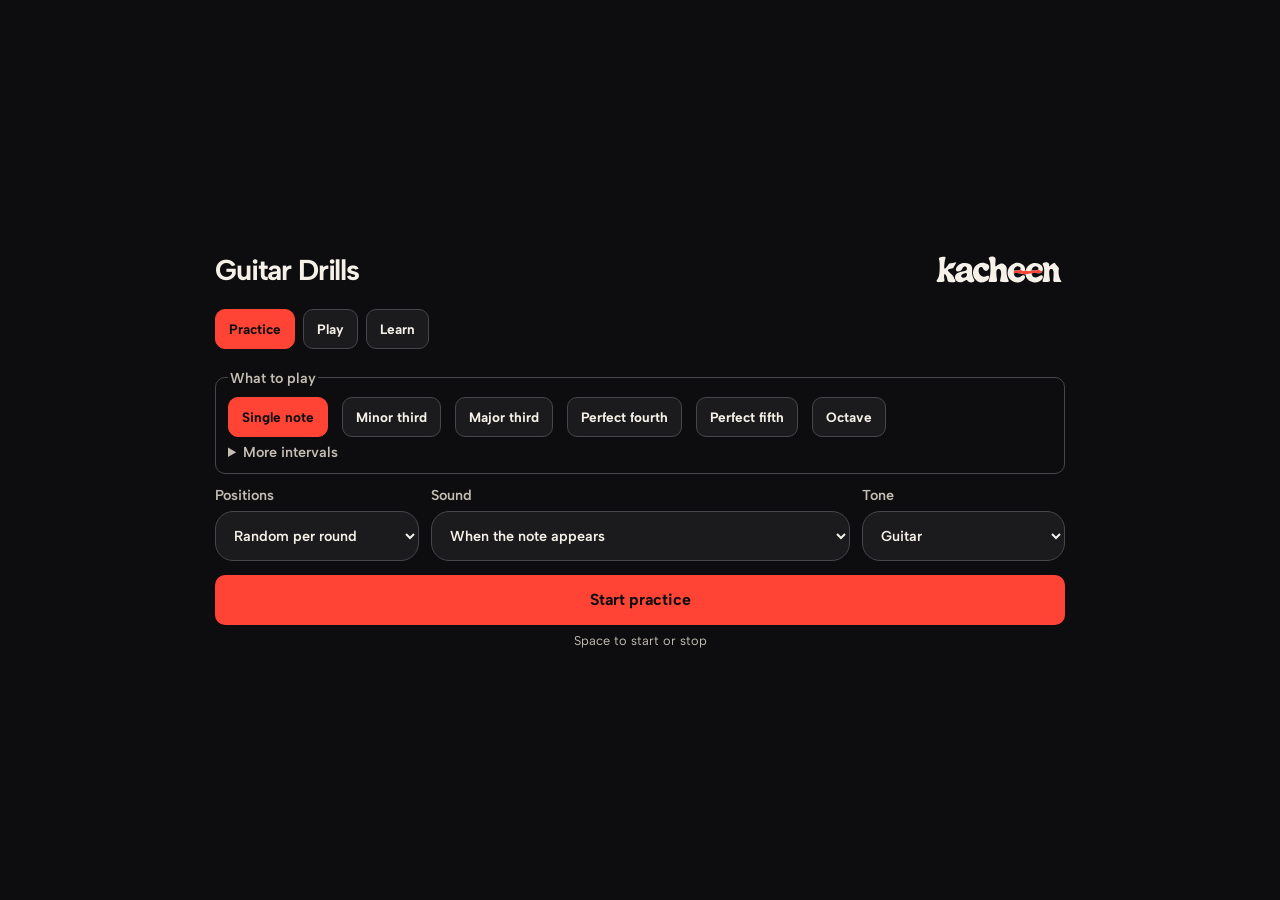
==== guitar-drills/index.html @ 1b833580 "Add Guitar Drills" ====
<!doctype html>
<html lang="en">
<head>
  <meta charset="utf-8">
  <meta name="viewport" content="width=device-width, initial-scale=1">
  <meta name="theme-color" content="#0d0d0f">
  <meta name="description" content="Learn your guitar fretboard with self-paced practice and timed drills.">
  <title>Guitar Drills</title>
  <link rel="icon" href="brand/favicon.svg" type="image/svg+xml">
  <link rel="stylesheet" href="style.css">
  <script src="drill.js" defer></script>
</head>
<body>
  <main>
    <header class="app-header">
      <h1>Guitar Drills</h1>
      <img class="brand-logo" src="brand/kacheen.svg" alt="Kacheen" width="1783" height="440">
    </header>
    <nav class="section-nav" aria-label="Guitar Drills">
      <button id="open-practice" type="button" aria-controls="practice-page" aria-pressed="true">Practice</button>
      <button id="open-play" type="button" aria-controls="practice-page" aria-pressed="false">Play</button>
      <button id="open-learn" type="button" aria-controls="learn-page" aria-pressed="false">Learn</button>
    </nav>
    <div id="practice-page">
    <section class="prompt" aria-label="Current exercise" hidden>
      <div class="strings" aria-hidden="true"></div>
      <div class="prompt-content" aria-live="polite" aria-atomic="true">
        <span class="prompt-label" id="prompt-label">Ready</span>
        <span class="note" id="note" aria-hidden="true">–</span>
        <p id="instruction">Find the note on the fretboard.</p>
      </div>
      <div id="answer" hidden>
        <div class="answer-heading" role="status">
          <span class="prompt-label">Answer</span>
          <strong id="answer-note"></strong>
        </div>
        <div class="fretboard-scroll" tabindex="0" role="region" aria-label="Fretboard in standard tuning, frets 0 to 22">
          <table class="fretboard" id="fretboard" aria-label="Correct note positions"></table>
        </div>
        <div class="answer-key" id="interval-answer" hidden>
          <span><i class="root-swatch"></i> Root</span>
          <span><i class="upper-swatch"></i> Higher note</span>
        </div>
        <ol class="answer-examples" id="answer-examples" aria-label="Example positions"></ol>
        <p class="fretboard-caption">0 = open string <span class="scroll-hint"> · Scroll for higher frets</span></p>
      </div>
      <div class="countdown" id="countdown" hidden>
        <span id="seconds" aria-hidden="true"></span>
        <div class="track" aria-hidden="true"><div id="bar"></div></div>
      </div>
    </section>
    <fieldset id="settings">
      <legend class="sr-only">Practice settings</legend>
      <fieldset id="exercise-types">
        <legend>What to play</legend>
        <div class="exercise-choices">
          <button type="button" value="0" aria-pressed="true">Single note</button>
          <button type="button" value="3" aria-pressed="false">Minor third</button>
          <button type="button" value="4" aria-pressed="false">Major third</button>
          <button type="button" value="5" aria-pressed="false">Perfect fourth</button>
          <button type="button" value="7" aria-pressed="false">Perfect fifth</button>
          <button type="button" value="12" aria-pressed="false">Octave</button>
        </div>
        <details>
          <summary>More intervals</summary>
          <div class="exercise-choices">
            <button type="button" value="1" aria-pressed="false">Minor second</button>
            <button type="button" value="2" aria-pressed="false">Major second</button>
            <button type="button" value="6" aria-pressed="false">Tritone</button>
            <button type="button" value="8" aria-pressed="false">Minor sixth</button>
            <button type="button" value="9" aria-pressed="false">Major sixth</button>
            <button type="button" value="10" aria-pressed="false">Minor seventh</button>
            <button type="button" value="11" aria-pressed="false">Major seventh</button>
          </div>
        </details>
      </fieldset>
      <label data-timed hidden>Time to play
        <select id="speed">
          <option value="3">3 seconds</option>
          <option value="5" selected>5 seconds</option>
          <option value="10">10 seconds</option>
          <option value="15">15 seconds</option>
          <option value="20">20 seconds</option>
          <option value="30">30 seconds</option>
        </select>
      </label>
      <label data-timed hidden>Show answer for
        <select id="answer-time">
          <option value="0">Off</option>
          <option value="1">1 second</option>
          <option value="2">2 seconds</option>
          <option value="3" selected>3 seconds</option>
          <option value="5">5 seconds</option>
          <option value="10">10 seconds</option>
        </select>
      </label>
      <label>Positions
        <select id="answer-view">
          <option value="random">Random per round</option>
          <option value="all">All positions</option>
          <optgroup label="By string">
            <option value="string-6">6 · Low E</option>
            <option value="string-5">5 · A</option>
            <option value="string-4">4 · D</option>
            <option value="string-3">3 · G</option>
            <option value="string-2">2 · B</option>
            <option value="string-1">1 · High E</option>
          </optgroup>
        </select>
      </label>
      <label>Sound
        <select id="sound">
          <option value="off">Off</option>
          <option value="play" selected>When the note appears</option>
          <option value="answer">When the answer appears</option>
        </select>
      </label>
      <label>Tone
        <select id="tone">
          <option value="guitar">Guitar</option>
          <option value="piano">Piano</option>
          <option value="synth">Synth</option>
        </select>
      </label>
    </fieldset>
    <div class="practice-actions">
      <button id="toggle" type="button" aria-keyshortcuts="Space" aria-describedby="practice-shortcut">Start practice</button>
      <button id="advance" type="button" hidden>Show answer</button>
    </div>
    <p id="practice-shortcut">Space to start or stop</p>
    <p id="sound-status" class="sound-status" role="status" hidden></p>
    </div>
    <section id="learn-page" aria-labelledby="learn-title" hidden>
      <header class="learn-intro">
        <h2 id="learn-title" class="sr-only">Learn</h2>
        <div class="section-nav" role="group" aria-label="Choose what to explore">
          <button id="explore-intervals" type="button" aria-pressed="true">Explore intervals</button>
          <button id="explore-scales" type="button" aria-pressed="false">Explore scales</button>
        </div>
        <p id="interval-intro">An interval is the distance between two notes. On one string, moving up one fret raises the pitch by one semitone. Moving up 12 frets gives you the same note name an octave higher.</p>
        <p id="scale-intro" hidden>A scale is a sequence of notes arranged by pitch. Choose a scale and a starting note to see where its notes fall across the fretboard.</p>
      </header>
      <div id="learn-intervals" class="learn-intervals" role="group" aria-label="Choose an interval"></div>
      <div id="learn-scales" class="learn-intervals" role="group" aria-label="Choose a scale" hidden></div>
      <div class="learn-example">
        <div class="learn-example-heading">
          <div>
            <h3 id="learn-interval-name"></h3>
            <p id="learn-distance"></p>
          </div>
          <div class="learn-controls">
            <label>Starting note
              <select id="learn-root"></select>
            </label>
            <button id="hear-interval" type="button">Hear interval</button>
          </div>
        </div>
        <p id="learn-explanation" aria-live="polite"></p>
        <div class="fretboard-scroll" tabindex="0" role="region" aria-label="Fretboard in standard tuning, frets 0 to 22">
          <table class="fretboard" id="learn-fretboard" aria-label="All positions on the fretboard" aria-describedby="learn-pairs"></table>
        </div>
        <p class="fretboard-caption" id="learn-pairs"></p>
        <p class="fretboard-caption">0 = open string <span class="scroll-hint"> · Scroll for higher frets</span></p>
        <div class="answer-key">
          <span><i class="root-swatch"></i> Starting note</span>
          <span><i class="upper-swatch"></i> <span id="learn-other-notes">Higher note</span></span>
        </div>
        <p id="learn-sound-status" class="sound-status" role="status" hidden></p>
      </div>
    </section>
  </main>
</body>
</html>
---- guitar-drills/style.css ----
@import url('https://fonts.googleapis.com/css2?family=Barlow+Condensed:wght@600;700&display=swap');

@font-face {
  font-family: "Albert Sans";
  src: url("brand/albert-sans.ttf") format("truetype");
  font-weight: 100 900;
  font-display: swap;
}

:root {
  color-scheme: dark;
  font-family: "Albert Sans", system-ui, sans-serif;
  color: #f5f1e8;
  background: #0d0d0f;
  --accent: #ff4436;
  --root-note: #f5f1e8;
  --upper-note: var(--accent);
  --muted: #c3bdb3;
}

* { box-sizing: border-box; }
[hidden] { display: none !important; }

body {
  margin: 0;
  min-height: 100svh;
  display: grid;
  place-items: center;
  padding: 28px 20px;
}

main { width: min(100%, 850px); }

.app-header {
  display: flex;
  align-items: center;
  justify-content: space-between;
  gap: 20px;
  margin-bottom: 22px;
}

.brand-logo {
  display: block;
  width: clamp(88px, 18vw, 132px);
  height: auto;
}

h1 {
  margin: 0;
  font-size: clamp(1.4rem, 4vw, 1.8rem);
  font-weight: 700;
  letter-spacing: -.04em;
}

.prompt {
  display: grid;
  align-items: center;
  position: relative;
  isolation: isolate;
  overflow: hidden;
  min-height: 320px;
  padding: 28px 16px 52px;
  border: 1px solid #49464b;
  border-radius: 20px;
  background: #202024;
  text-align: center;
}

.strings {
  position: absolute;
  z-index: -1;
  inset: 0;
  opacity: .44;
  background:
    linear-gradient(90deg, transparent, #202024 36%, #202024 64%, transparent),
    repeating-linear-gradient(0deg, transparent 0 21px, #57464a 21px 22px) center / 100% 132px no-repeat,
    repeating-linear-gradient(90deg, transparent 0 59px, #443c40 59px 60px) center / 100% 132px no-repeat;
  mask-image: linear-gradient(90deg, transparent, #000 14% 86%, transparent);
}

.prompt-label {
  display: block;
  color: var(--muted);
  font-weight: 600;
  font-size: .95rem;
}

.note {
  display: block;
  color: var(--root-note);
  font: 700 clamp(7rem, 25vw, 10rem)/1 "Barlow Condensed", "Arial Narrow", system-ui, sans-serif;
}

#instruction { margin: 12px 0 0; color: #e4ded6; }

.answer-heading {
  display: flex;
  justify-content: center;
  align-items: baseline;
  gap: 10px;
  margin-bottom: 12px;
}

.answer-heading strong { color: var(--accent); font-size: 1.55rem; }
#answer { min-width: 0; }
.fretboard-scroll { overflow-x: auto; border-radius: 8px; }

.fretboard {
  width: 100%;
  min-width: 700px;
  border-collapse: separate;
  border-spacing: 0;
  table-layout: fixed;
  font-size: .75rem;
}

.fretboard th, .fretboard td { height: 27px; padding: 0; }
.fretboard thead { color: var(--muted); }
.fretboard th:first-child {
  position: sticky;
  left: 0;
  z-index: 1;
  width: 28px;
  background: #202024;
}

.fretboard td {
  border-right: 1px solid #61585c;
  background: linear-gradient(#958785, #958785) center / 100% 1px no-repeat #2b2526;
}

.fretboard td:first-of-type {
  border-right: 3px solid #c3bdb3;
  background-color: #202024;
}

.fretboard .match span {
  display: inline-grid;
  place-items: center;
  width: 21px;
  height: 21px;
  border-radius: 50%;
  background: var(--root-note);
  color: #0d0d0f;
  font-weight: 700;
}

.fretboard .upper span { background: var(--upper-note); }
.fretboard .root.upper span {
  background: linear-gradient(135deg, var(--root-note) 50%, var(--upper-note) 50%);
}

.answer-key {
  display: flex;
  flex-wrap: wrap;
  justify-content: center;
  align-items: center;
  gap: 10px;
  margin-top: 10px;
  color: var(--muted);
  font-size: .8rem;
}
.answer-key i {
  display: inline-block;
  width: .65rem;
  height: .65rem;
  border-radius: 50%;
}
.root-swatch { background: var(--root-note); }
.upper-swatch { background: var(--upper-note); }

.answer-examples {
  display: flex;
  flex-wrap: wrap;
  justify-content: center;
  gap: 5px 28px;
  margin: 9px 0 0;
  padding: 0 18px;
  color: var(--muted);
  font-size: .78rem;
  text-align: left;
}

.fretboard-caption { color: var(--muted); font-size: .78rem; margin: 9px 0 0; }
.scroll-hint { display: none; }

.countdown {
  position: absolute;
  inset: auto 20px 18px;
  display: grid;
  grid-template-columns: 3ch 1fr;
  gap: 12px;
  align-items: center;
  color: var(--muted);
  font-size: .8rem;
  font-variant-numeric: tabular-nums;
}

.track { height: 5px; border-radius: 5px; background: #3d383d; overflow: hidden; }
#bar { height: 100%; background: var(--accent); transform-origin: left; }

fieldset {
  display: grid;
  grid-template-columns: repeat(4, minmax(0, 1fr));
  gap: 12px;
  padding: 0;
  border: 0;
  margin: 20px 0 14px;
}

label { display: grid; gap: 7px; color: var(--muted); font-size: .9rem; font-weight: 600; }
#settings > label:nth-last-child(2) { grid-column: span 2; }

#exercise-types {
  grid-column: 1 / -1;
  display: block;
  min-inline-size: 0;
  margin: 0;
  padding: 10px 12px 12px;
  border: 1px solid #49464b;
  border-radius: 10px;
}

#exercise-types legend, #exercise-types summary {
  color: var(--muted);
  font-size: .9rem;
  font-weight: 600;
}

.exercise-choices {
  display: flex;
  flex-wrap: wrap;
  gap: 6px 14px;
}

#exercise-types details { margin-top: 6px; }
#exercise-types summary { cursor: pointer; }

select, button {
  min-height: 50px;
  border-radius: 10px;
  font: inherit;
}

select {
  width: 100%;
  border: 1px solid #49464b;
  border-radius: 18px;
  padding: 0 14px;
  background: #1b1b1e;
  color: #f5f1e8;
}

select:disabled { opacity: .68; }

@supports (appearance: base-select) and selector(select::picker(select)) {
  select, select::picker(select) {
    appearance: base-select;
  }

  select {
    align-items: center;
    gap: 8px;
    cursor: pointer;
  }

  select::picker-icon { color: var(--muted); }
  select:open::picker-icon { color: var(--accent); }

  select::picker(select) {
    margin-block: 6px;
    padding: 5px;
    border: 1px solid #585459;
    border-radius: 18px;
    background: #202024;
    color: #f5f1e8;
    box-shadow: 0 12px 28px #0006;
  }

  select option {
    min-height: 38px;
    padding: 7px 11px;
    border-radius: 12px;
    overflow-wrap: anywhere;
  }

  select option:checked {
    background: var(--accent);
    color: #0d0d0f;
  }

  select option:not(:checked, :disabled):is(:hover, :focus-visible) {
    background: #353036;
  }

  select option:disabled { opacity: .55; }
  select optgroup > legend, select optgroup::before { color: var(--muted); }
}

button {
  width: 100%;
  border: 1px solid transparent;
  background: var(--accent);
  color: #0d0d0f;
  font-weight: 700;
  cursor: pointer;
}

button:hover { background: #ff6a5f; }
button:disabled { opacity: .55; cursor: default; }
button.running { background: #1b1b1e; border-color: #77736c; color: #f5f1e8; }
button.running:hover { background: #29292d; }
.practice-actions { display: flex; gap: 12px; }
.practice-actions button { flex: 1; }
.sound-status { color: var(--muted); font-size: .85rem; margin: 10px 0 0; }
#practice-shortcut { color: var(--muted); font-size: .8rem; margin: 8px 0 0; text-align: center; }
:focus-visible { outline: 2px solid #f5f1e8; outline-offset: 3px; }

.sr-only {
  position: absolute;
  width: 1px;
  height: 1px;
  padding: 0;
  overflow: hidden;
  clip-path: inset(50%);
  white-space: nowrap;
}

@media (max-width: 400px) {
  .prompt { min-height: 270px; }
  fieldset { gap: 8px; }
  label { font-size: .78rem; }
  select { padding-inline: 10px; }
}

@media (max-width: 775px) {
  .scroll-hint { display: inline; }
}

@media (max-width: 600px) {
  fieldset { grid-template-columns: repeat(2, minmax(0, 1fr)); }
  #settings > label:nth-last-child(2) { grid-column: auto; }
}

.section-nav {
  display: flex;
  gap: 8px;
  margin-bottom: 20px;
}

.section-nav button, .learn-intervals button, .exercise-choices button {
  width: auto;
  min-height: 40px;
  padding: 0 13px;
  border-color: #49464b;
  background: #1b1b1e;
  color: #f5f1e8;
  font-size: .85rem;
}

.section-nav button[aria-pressed="true"],
.learn-intervals button[aria-pressed="true"],
.exercise-choices button[aria-pressed="true"] {
  background: var(--accent);
  border-color: var(--accent);
  color: #0d0d0f;
}

.learn-intro h2, .learn-example h3 { margin: 0; }
.learn-intro p, #learn-explanation { color: var(--muted); line-height: 1.55; }
.learn-intro p { max-width: 62ch; margin: 8px 0 18px; }

.learn-intervals {
  display: flex;
  flex-wrap: wrap;
  gap: 8px;
  margin-bottom: 16px;
}

.learn-example {
  padding: 16px;
  border: 1px solid #49464b;
  border-radius: 16px;
  background: #202024;
}

.learn-example-heading {
  display: flex;
  flex-wrap: wrap;
  align-items: center;
  justify-content: space-between;
  gap: 12px;
}

#learn-distance { margin: 3px 0 0; color: var(--accent); font-size: .9rem; }
#hear-interval { width: auto; min-height: 40px; padding: 0 14px; }
.learn-controls { display: flex; flex-wrap: wrap; gap: 10px; align-items: end; }
.learn-controls select { min-height: 40px; }
#learn-fretboard { min-width: 780px; text-align: center; }
#learn-fretboard .match span { width: 29px; border-radius: 6px; font-size: .7rem; }
#learn-page .scroll-hint { display: inline; }
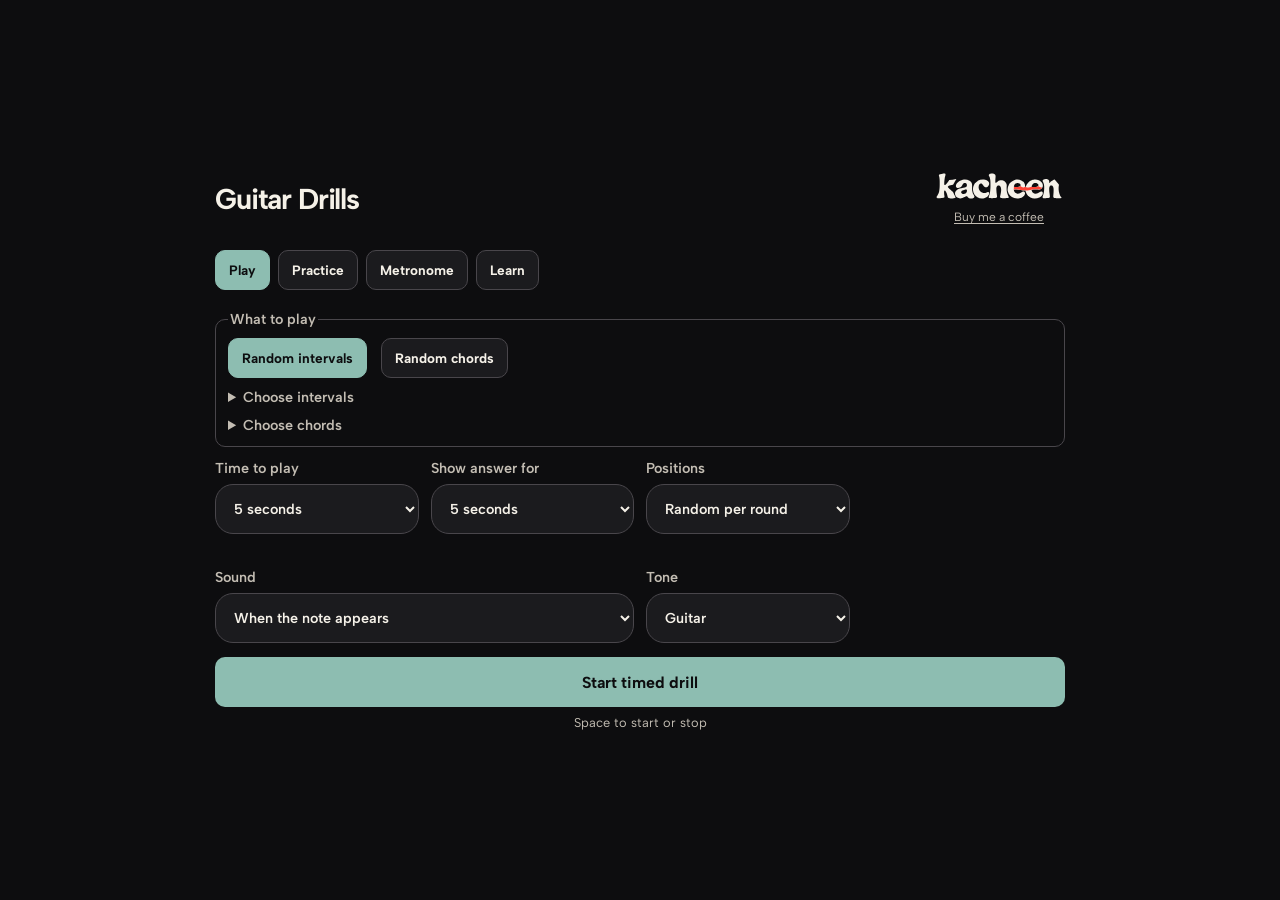
==== commit be3888d3: "Update Guitar Drills" ====
--- a/guitar-drills/index.html
+++ b/guitar-drills/index.html
@@ -14,11 +14,15 @@
   <main>
     <header class="app-header">
       <h1>Guitar Drills</h1>
-      <img class="brand-logo" src="brand/kacheen.svg" alt="Kacheen" width="1783" height="440">
+      <div class="brand">
+        <img class="brand-logo" src="brand/kacheen.svg" alt="Kacheen" width="1783" height="440">
+        <a class="support-link" href="https://ko-fi.com/zolnerovic" target="_blank" rel="noopener">Buy me a coffee</a>
+      </div>
     </header>
     <nav class="section-nav" aria-label="Guitar Drills">
-      <button id="open-practice" type="button" aria-controls="practice-page" aria-pressed="true">Practice</button>
-      <button id="open-play" type="button" aria-controls="practice-page" aria-pressed="false">Play</button>
+      <button id="open-play" type="button" aria-controls="practice-page" aria-pressed="true">Play</button>
+      <button id="open-practice" type="button" aria-controls="practice-page" aria-pressed="false">Practice</button>
+      <button id="open-metronome" type="button" aria-controls="metronome-page" aria-pressed="false">Metronome</button>
       <button id="open-learn" type="button" aria-controls="learn-page" aria-pressed="false">Learn</button>
     </nav>
     <div id="practice-page">
@@ -34,15 +38,25 @@
           <span class="prompt-label">Answer</span>
           <strong id="answer-note"></strong>
         </div>
-        <div class="fretboard-scroll" tabindex="0" role="region" aria-label="Fretboard in standard tuning, frets 0 to 22">
-          <table class="fretboard" id="fretboard" aria-label="Correct note positions"></table>
-        </div>
-        <div class="answer-key" id="interval-answer" hidden>
-          <span><i class="root-swatch"></i> Root</span>
-          <span><i class="upper-swatch"></i> Higher note</span>
-        </div>
-        <ol class="answer-examples" id="answer-examples" aria-label="Example positions"></ol>
-        <p class="fretboard-caption">0 = open string <span class="scroll-hint"> · Scroll for higher frets</span></p>
+        <div class="answer-views">
+          <div id="position-answer">
+            <div class="fretboard-scroll" tabindex="0" role="region" aria-label="Fretboard in standard tuning, frets 0 to 22">
+              <table class="fretboard" id="fretboard" aria-label="Correct note positions"></table>
+            </div>
+            <div class="answer-key" id="interval-answer" hidden>
+              <span><i class="root-swatch"></i> Root</span>
+              <span><i class="upper-swatch"></i> Higher note</span>
+            </div>
+            <p class="fretboard-caption">0 = open string <span class="scroll-hint"> · Scroll for higher frets</span></p>
+          </div>
+          <div id="chord-answer" hidden>
+            <figure class="chord-diagram" role="img">
+              <div class="chord-string-marks" aria-hidden="true"></div>
+              <div class="chord-grid" aria-hidden="true"><span class="chord-start-fret"></span></div>
+            </figure>
+            <p class="fretboard-caption chord-key">Example shape · ○ = open string · × = mute</p>
+          </div>
+        </div>
       </div>
       <div class="countdown" id="countdown" hidden>
         <span id="seconds" aria-hidden="true"></span>
@@ -54,27 +68,33 @@
       <fieldset id="exercise-types">
         <legend>What to play</legend>
         <div class="exercise-choices">
-          <button type="button" value="0" aria-pressed="true">Single note</button>
-          <button type="button" value="3" aria-pressed="false">Minor third</button>
-          <button type="button" value="4" aria-pressed="false">Major third</button>
-          <button type="button" value="5" aria-pressed="false">Perfect fourth</button>
-          <button type="button" value="7" aria-pressed="false">Perfect fifth</button>
-          <button type="button" value="12" aria-pressed="false">Octave</button>
+          <button id="random-intervals" type="button" aria-pressed="true">Random intervals</button>
+          <button id="random-chords" type="button" aria-pressed="false">Random chords</button>
         </div>
         <details>
-          <summary>More intervals</summary>
+          <summary>Choose intervals <span class="selection-count" id="interval-count"></span></summary>
           <div class="exercise-choices">
+            <button type="button" value="0" aria-pressed="false">Single note</button>
             <button type="button" value="1" aria-pressed="false">Minor second</button>
             <button type="button" value="2" aria-pressed="false">Major second</button>
+            <button type="button" value="3" aria-pressed="false">Minor third</button>
+            <button type="button" value="4" aria-pressed="false">Major third</button>
+            <button type="button" value="5" aria-pressed="false">Perfect fourth</button>
             <button type="button" value="6" aria-pressed="false">Tritone</button>
+            <button type="button" value="7" aria-pressed="false">Perfect fifth</button>
             <button type="button" value="8" aria-pressed="false">Minor sixth</button>
             <button type="button" value="9" aria-pressed="false">Major sixth</button>
             <button type="button" value="10" aria-pressed="false">Minor seventh</button>
             <button type="button" value="11" aria-pressed="false">Major seventh</button>
-          </div>
+            <button type="button" value="12" aria-pressed="false">Octave</button>
+          </div>
+        </details>
+        <details>
+          <summary>Choose chords <span class="selection-count" id="chord-count"></span></summary>
+          <div id="drill-chords" class="exercise-choices"></div>
         </details>
       </fieldset>
-      <label data-timed hidden>Time to play
+      <label data-timed>Time to play
         <select id="speed">
           <option value="3">3 seconds</option>
           <option value="5" selected>5 seconds</option>
@@ -84,20 +104,19 @@
           <option value="30">30 seconds</option>
         </select>
       </label>
-      <label data-timed hidden>Show answer for
+      <label data-timed>Show answer for
         <select id="answer-time">
           <option value="0">Off</option>
           <option value="1">1 second</option>
           <option value="2">2 seconds</option>
-          <option value="3" selected>3 seconds</option>
-          <option value="5">5 seconds</option>
+          <option value="3">3 seconds</option>
+          <option value="5" selected>5 seconds</option>
           <option value="10">10 seconds</option>
         </select>
       </label>
-      <label>Positions
-        <select id="answer-view">
+      <label><span id="positions-label">Positions</span>
+        <select id="answer-view" aria-labelledby="positions-label" aria-describedby="positions-hint">
           <option value="random">Random per round</option>
-          <option value="all">All positions</option>
           <optgroup label="By string">
             <option value="string-6">6 · Low E</option>
             <option value="string-5">5 · A</option>
@@ -107,6 +126,7 @@
             <option value="string-1">1 · High E</option>
           </optgroup>
         </select>
+        <span id="positions-hint" hidden>For notes and intervals only.</span>
       </label>
       <label>Sound
         <select id="sound">
@@ -124,24 +144,55 @@
       </label>
     </fieldset>
     <div class="practice-actions">
-      <button id="toggle" type="button" aria-keyshortcuts="Space" aria-describedby="practice-shortcut">Start practice</button>
+      <button id="toggle" type="button" aria-keyshortcuts="Space" aria-describedby="practice-shortcut">Start timed drill</button>
       <button id="advance" type="button" hidden>Show answer</button>
     </div>
     <p id="practice-shortcut">Space to start or stop</p>
     <p id="sound-status" class="sound-status" role="status" hidden></p>
     </div>
+    <section id="metronome-page" aria-labelledby="metronome-title" hidden>
+      <h2 id="metronome-title" class="sr-only">Metronome</h2>
+      <div class="metronome-panel">
+        <label class="metronome-tempo" for="metronome-bpm">
+          <input id="metronome-bpm" type="number" min="30" max="300" step="1" value="120" inputmode="numeric">
+          <span>BPM</span>
+        </label>
+        <div id="metronome-beats" class="metronome-beats" aria-hidden="true"></div>
+        <div class="metronome-settings">
+          <label>Beats per bar
+            <select id="metronome-meter">
+              <option value="1">1</option>
+              <option value="2">2</option>
+              <option value="3">3</option>
+              <option value="4" selected>4</option>
+              <option value="5">5</option>
+              <option value="6">6</option>
+              <option value="7">7</option>
+              <option value="8">8</option>
+            </select>
+          </label>
+          <button id="tap-tempo" class="running" type="button">Tap tempo</button>
+        </div>
+      </div>
+      <button id="metronome-toggle" type="button" aria-keyshortcuts="Space" aria-describedby="metronome-shortcut">Start metronome</button>
+      <p id="metronome-shortcut">Space to start or stop</p>
+      <p id="metronome-status" class="sound-status" role="status" hidden></p>
+    </section>
     <section id="learn-page" aria-labelledby="learn-title" hidden>
       <header class="learn-intro">
         <h2 id="learn-title" class="sr-only">Learn</h2>
         <div class="section-nav" role="group" aria-label="Choose what to explore">
           <button id="explore-intervals" type="button" aria-pressed="true">Explore intervals</button>
           <button id="explore-scales" type="button" aria-pressed="false">Explore scales</button>
+          <button id="explore-chords" type="button" aria-pressed="false">Explore chords</button>
         </div>
         <p id="interval-intro">An interval is the distance between two notes. On one string, moving up one fret raises the pitch by one semitone. Moving up 12 frets gives you the same note name an octave higher.</p>
         <p id="scale-intro" hidden>A scale is a sequence of notes arranged by pitch. Choose a scale and a starting note to see where its notes fall across the fretboard.</p>
+        <p id="chord-intro" hidden>Choose a root and chord type to see its notes across the neck and how to play them together.</p>
       </header>
       <div id="learn-intervals" class="learn-intervals" role="group" aria-label="Choose an interval"></div>
       <div id="learn-scales" class="learn-intervals" role="group" aria-label="Choose a scale" hidden></div>
+      <div id="learn-chords" class="learn-intervals" role="group" aria-label="Choose a chord type" hidden></div>
       <div class="learn-example">
         <div class="learn-example-heading">
           <div>
@@ -156,6 +207,19 @@
           </div>
         </div>
         <p id="learn-explanation" aria-live="polite"></p>
+        <div id="chord-shape" hidden>
+          <div class="chord-shape-heading">
+            <h4>Guitar shape</h4>
+            <label>Voicing <select id="chord-voicing"></select></label>
+          </div>
+          <figure id="chord-diagram" class="chord-diagram" role="img">
+            <div class="chord-string-marks" aria-hidden="true"></div>
+            <div class="chord-grid" aria-hidden="true">
+              <span class="chord-start-fret"></span>
+            </div>
+          </figure>
+          <p class="fretboard-caption chord-key">○ = open string · × = mute</p>
+        </div>
         <div class="fretboard-scroll" tabindex="0" role="region" aria-label="Fretboard in standard tuning, frets 0 to 22">
           <table class="fretboard" id="learn-fretboard" aria-label="All positions on the fretboard" aria-describedby="learn-pairs"></table>
         </div>
--- a/guitar-drills/style.css
+++ b/guitar-drills/style.css
@@ -1,5 +1,3 @@
-@import url('https://fonts.googleapis.com/css2?family=Barlow+Condensed:wght@600;700&display=swap');
-
 @font-face {
   font-family: "Albert Sans";
   src: url("brand/albert-sans.ttf") format("truetype");
@@ -12,7 +10,8 @@
   font-family: "Albert Sans", system-ui, sans-serif;
   color: #f5f1e8;
   background: #0d0d0f;
-  --accent: #ff4436;
+  --accent: #8dbdb1;
+  --accent-hover: #a8cec4;
   --root-note: #f5f1e8;
   --upper-note: var(--accent);
   --muted: #c3bdb3;
@@ -30,6 +29,22 @@
 }
 
 main { width: min(100%, 850px); }
+
+.brand {
+  display: grid;
+  justify-items: center;
+  flex-shrink: 0;
+  gap: 4px;
+}
+
+.support-link {
+  padding: 4px 2px;
+  color: var(--muted);
+  font-size: .75rem;
+  text-underline-offset: .2em;
+}
+
+.support-link:hover, .support-link:focus-visible { color: var(--accent-hover); }
 
 .app-header {
   display: flex;
@@ -64,6 +79,19 @@
   border-radius: 20px;
   background: #202024;
   text-align: center;
+}
+
+.prompt-content, #answer { grid-area: 1 / 1; }
+
+/* Both views size the same grid area, even when one is hidden. */
+.prompt-content[hidden], #answer[hidden] {
+  display: block !important;
+  visibility: hidden;
+}
+
+#interval-answer[hidden] {
+  display: flex !important;
+  visibility: hidden;
 }
 
 .strings {
@@ -88,7 +116,7 @@
 .note {
   display: block;
   color: var(--root-note);
-  font: 700 clamp(7rem, 25vw, 10rem)/1 "Barlow Condensed", "Arial Narrow", system-ui, sans-serif;
+  font: 800 clamp(6rem, 23vw, 9rem)/1 "Albert Sans", system-ui, sans-serif;
 }
 
 #instruction { margin: 12px 0 0; color: #e4ded6; }
@@ -101,8 +129,19 @@
   margin-bottom: 12px;
 }
 
-.answer-heading strong { color: var(--accent); font-size: 1.55rem; }
+.answer-heading strong { color: var(--accent); font-size: 1.55rem; line-height: 1.25; }
+#answer .answer-heading { min-height: 1.9375rem; }
 #answer { min-width: 0; }
+.answer-views {
+  display: grid;
+  grid-template-columns: minmax(0, 1fr);
+}
+.answer-views > div { grid-area: 1 / 1; }
+.answer-views > div[hidden] {
+  display: block !important;
+  visibility: hidden;
+}
+#chord-answer .chord-diagram { text-align: left; }
 .fretboard-scroll { overflow-x: auto; border-radius: 8px; }
 
 .fretboard {
@@ -132,6 +171,22 @@
 .fretboard td:first-of-type {
   border-right: 3px solid #c3bdb3;
   background-color: #202024;
+}
+
+.fretboard .fret-marker { position: relative; }
+
+.fretboard .fret-marker::after {
+  content: "";
+  position: absolute;
+  left: 50%;
+  bottom: 0;
+  width: 6px;
+  height: 6px;
+  border-radius: 50%;
+  background: var(--muted);
+  opacity: .65;
+  transform: translate(-50%, 50%);
+  pointer-events: none;
 }
 
 .fretboard .match span {
@@ -169,18 +224,6 @@
 .root-swatch { background: var(--root-note); }
 .upper-swatch { background: var(--upper-note); }
 
-.answer-examples {
-  display: flex;
-  flex-wrap: wrap;
-  justify-content: center;
-  gap: 5px 28px;
-  margin: 9px 0 0;
-  padding: 0 18px;
-  color: var(--muted);
-  font-size: .78rem;
-  text-align: left;
-}
-
 .fretboard-caption { color: var(--muted); font-size: .78rem; margin: 9px 0 0; }
 .scroll-hint { display: none; }
 
@@ -209,6 +252,7 @@
 }
 
 label { display: grid; gap: 7px; color: var(--muted); font-size: .9rem; font-weight: 600; }
+#settings > label { align-self: start; }
 #settings > label:nth-last-child(2) { grid-column: span 2; }
 
 #exercise-types {
@@ -233,8 +277,15 @@
   gap: 6px 14px;
 }
 
-#exercise-types details { margin-top: 6px; }
-#exercise-types summary { cursor: pointer; }
+#exercise-types details { margin-top: 10px; }
+#exercise-types summary { width: fit-content; cursor: pointer; }
+#exercise-types details .exercise-choices { margin-top: 8px; }
+.selection-count { color: var(--accent); }
+#positions-hint { font-size: .8rem; font-weight: 400; }
+#positions-hint[hidden] {
+  display: block !important;
+  visibility: hidden;
+}
 
 select, button {
   min-height: 50px;
@@ -306,7 +357,7 @@
   cursor: pointer;
 }
 
-button:hover { background: #ff6a5f; }
+button:hover { background: var(--accent-hover); }
 button:disabled { opacity: .55; cursor: default; }
 button.running { background: #1b1b1e; border-color: #77736c; color: #f5f1e8; }
 button.running:hover { background: #29292d; }
@@ -399,3 +450,128 @@
 #learn-fretboard { min-width: 780px; text-align: center; }
 #learn-fretboard .match span { width: 29px; border-radius: 6px; font-size: .7rem; }
 #learn-page .scroll-hint { display: inline; }
+
+.section-nav { flex-wrap: wrap; }
+
+.metronome-panel {
+  display: grid;
+  justify-items: center;
+  gap: 24px;
+  padding: 24px 16px;
+  margin-bottom: 14px;
+  border: 1px solid #49464b;
+  border-radius: 20px;
+  background: #202024;
+}
+
+.metronome-tempo { justify-items: center; gap: 3px; }
+
+#metronome-bpm {
+  width: 4ch;
+  appearance: textfield;
+  border: 1px solid #49464b;
+  border-radius: 14px;
+  background: #1b1b1e;
+  color: var(--root-note);
+  font: 800 clamp(2.75rem, 10vw, 4.5rem)/1.2 "Albert Sans", system-ui, sans-serif;
+  text-align: center;
+}
+
+#metronome-bpm::-webkit-inner-spin-button,
+#metronome-bpm::-webkit-outer-spin-button { appearance: none; margin: 0; }
+
+.metronome-beats { display: flex; gap: 10px; }
+.metronome-beats span {
+  width: 13px;
+  height: 13px;
+  border-radius: 50%;
+  border: 1px solid #77736c;
+}
+.metronome-beats span:first-child { border-color: var(--accent); }
+.metronome-beats .active { background: var(--accent); border-color: var(--accent); }
+.metronome-beats .active:first-child { background: var(--root-note); }
+.metronome-settings { display: grid; grid-template-columns: 1fr 1fr; align-items: end; gap: 12px; width: min(100%, 330px); }
+#metronome-shortcut { color: var(--muted); font-size: .8rem; margin: 8px 0 0; text-align: center; }
+
+#chord-shape {
+  margin-bottom: 18px;
+  padding: 12px;
+  border: 1px solid #49464b;
+  border-radius: 14px;
+  background: #1b1b1e;
+}
+
+.chord-shape-heading {
+  display: flex;
+  align-items: center;
+  justify-content: space-between;
+  flex-wrap: wrap;
+  gap: 8px 16px;
+}
+
+.chord-shape-heading h4 { margin: 0; }
+.chord-shape-heading select { min-height: 38px; }
+
+.chord-diagram {
+  display: grid;
+  grid-template-columns: 60px minmax(0, 1fr);
+  width: min(330px, 100%);
+  margin: 20px auto 0;
+}
+
+.chord-string-marks, .chord-grid {
+  display: grid;
+  grid-template-rows: repeat(6, 25px);
+}
+
+.chord-string-marks {
+  color: var(--root-note);
+  font-size: .75rem;
+  line-height: 25px;
+}
+
+.chord-string-marks > div {
+  display: grid;
+  grid-template-columns: 1fr 18px;
+  align-items: center;
+  padding-right: 5px;
+}
+
+.chord-string-symbol { text-align: center; }
+
+.chord-grid {
+  position: relative;
+  grid-template-columns: repeat(4, minmax(0, 1fr));
+}
+
+.chord-grid::before {
+  content: "";
+  position: absolute;
+  inset: 12px 0;
+  border: 1px solid #a39a91;
+  background:
+    repeating-linear-gradient(to bottom, transparent 0 24px, #a39a91 24px 25px),
+    linear-gradient(to right, #a39a91 1px, transparent 1px) 0 0 / 25% 100%;
+}
+
+.chord-grid.has-nut::before { border-left-width: 4px; }
+
+.chord-dot {
+  position: relative;
+  place-self: center;
+  width: 15px;
+  height: 15px;
+  border-radius: 50%;
+  background: var(--accent);
+}
+
+.chord-start-fret {
+  position: absolute;
+  bottom: 100%;
+  left: 0;
+  color: var(--muted);
+  font-size: .75rem;
+  white-space: nowrap;
+}
+
+.chord-key { text-align: center; }
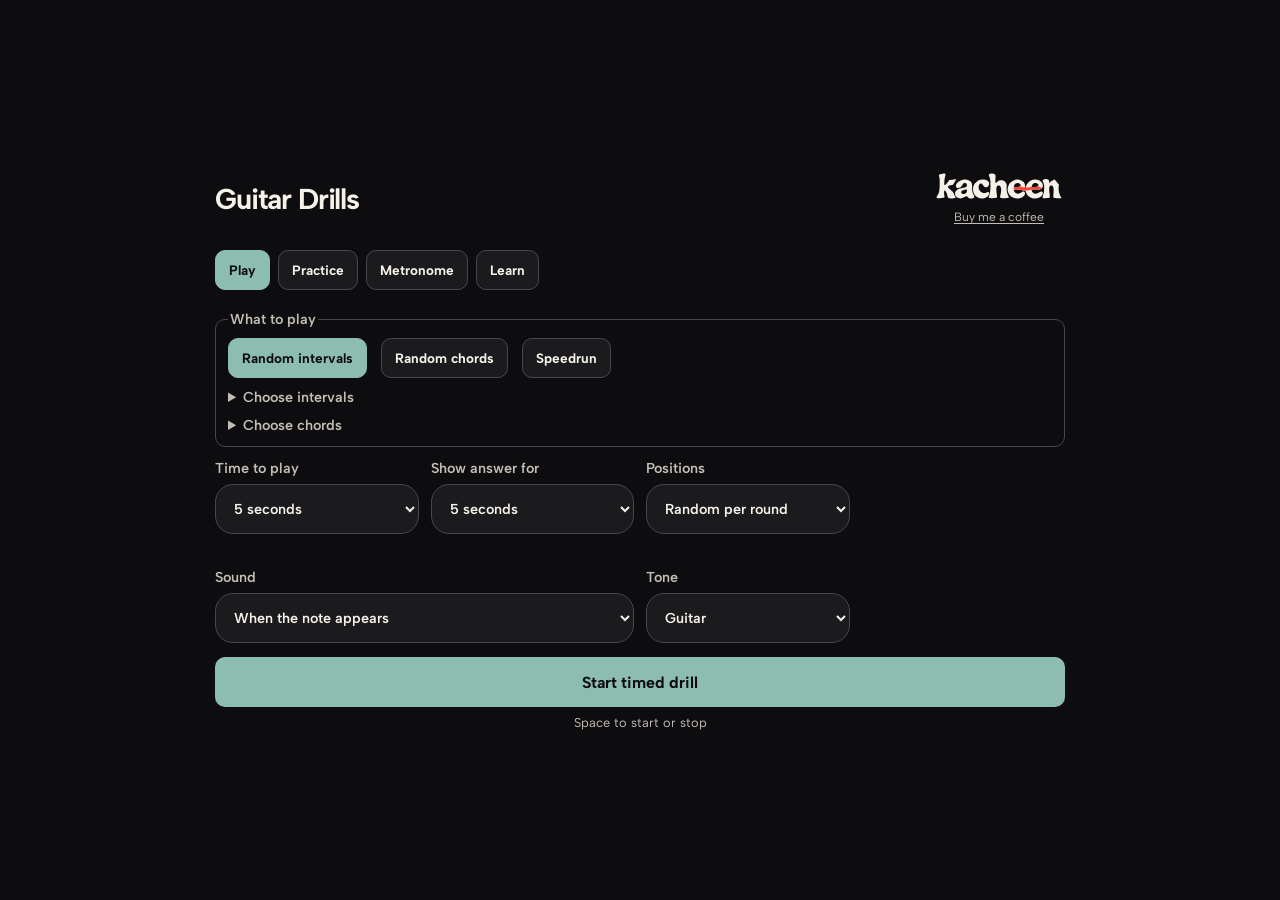
==== commit 026ac48a: "Add Guitar Drills Speedrun and Space shortcuts" ====
--- a/guitar-drills/index.html
+++ b/guitar-drills/index.html
@@ -7,8 +7,8 @@
   <meta name="description" content="Learn your guitar fretboard with self-paced practice and timed drills.">
   <title>Guitar Drills</title>
   <link rel="icon" href="brand/favicon.svg" type="image/svg+xml">
-  <link rel="stylesheet" href="style.css">
-  <script src="drill.js" defer></script>
+  <link rel="stylesheet" href="style.css?v=7570669">
+  <script src="drill.js?v=dcd7980" defer></script>
 </head>
 <body>
   <main>
@@ -70,6 +70,7 @@
         <div class="exercise-choices">
           <button id="random-intervals" type="button" aria-pressed="true">Random intervals</button>
           <button id="random-chords" type="button" aria-pressed="false">Random chords</button>
+          <button id="speedrun" type="button" aria-pressed="false">Speedrun</button>
         </div>
         <details>
           <summary>Choose intervals <span class="selection-count" id="interval-count"></span></summary>
@@ -94,7 +95,14 @@
           <div id="drill-chords" class="exercise-choices"></div>
         </details>
       </fieldset>
-      <label data-timed>Time to play
+      <label id="speedrun-time-setting" hidden>Time to play
+        <select id="speedrun-time">
+          <option value="1">1 second</option>
+          <option value="2" selected>2 seconds</option>
+          <option value="3">3 seconds</option>
+        </select>
+      </label>
+      <label data-standard-setting data-timed>Time to play
         <select id="speed">
           <option value="3">3 seconds</option>
           <option value="5" selected>5 seconds</option>
@@ -104,7 +112,7 @@
           <option value="30">30 seconds</option>
         </select>
       </label>
-      <label data-timed>Show answer for
+      <label data-standard-setting data-timed>Show answer for
         <select id="answer-time">
           <option value="0">Off</option>
           <option value="1">1 second</option>
@@ -114,7 +122,7 @@
           <option value="10">10 seconds</option>
         </select>
       </label>
-      <label><span id="positions-label">Positions</span>
+      <label data-standard-setting><span id="positions-label">Positions</span>
         <select id="answer-view" aria-labelledby="positions-label" aria-describedby="positions-hint">
           <option value="random">Random per round</option>
           <optgroup label="By string">
@@ -128,14 +136,14 @@
         </select>
         <span id="positions-hint" hidden>For notes and intervals only.</span>
       </label>
-      <label>Sound
+      <label data-standard-setting>Sound
         <select id="sound">
           <option value="off">Off</option>
           <option value="play" selected>When the note appears</option>
           <option value="answer">When the answer appears</option>
         </select>
       </label>
-      <label>Tone
+      <label data-standard-setting>Tone
         <select id="tone">
           <option value="guitar">Guitar</option>
           <option value="piano">Piano</option>
@@ -145,7 +153,7 @@
     </fieldset>
     <div class="practice-actions">
       <button id="toggle" type="button" aria-keyshortcuts="Space" aria-describedby="practice-shortcut">Start timed drill</button>
-      <button id="advance" type="button" hidden>Show answer</button>
+      <button id="advance" type="button" aria-keyshortcuts="Space" hidden>Show answer</button>
     </div>
     <p id="practice-shortcut">Space to start or stop</p>
     <p id="sound-status" class="sound-status" role="status" hidden></p>
